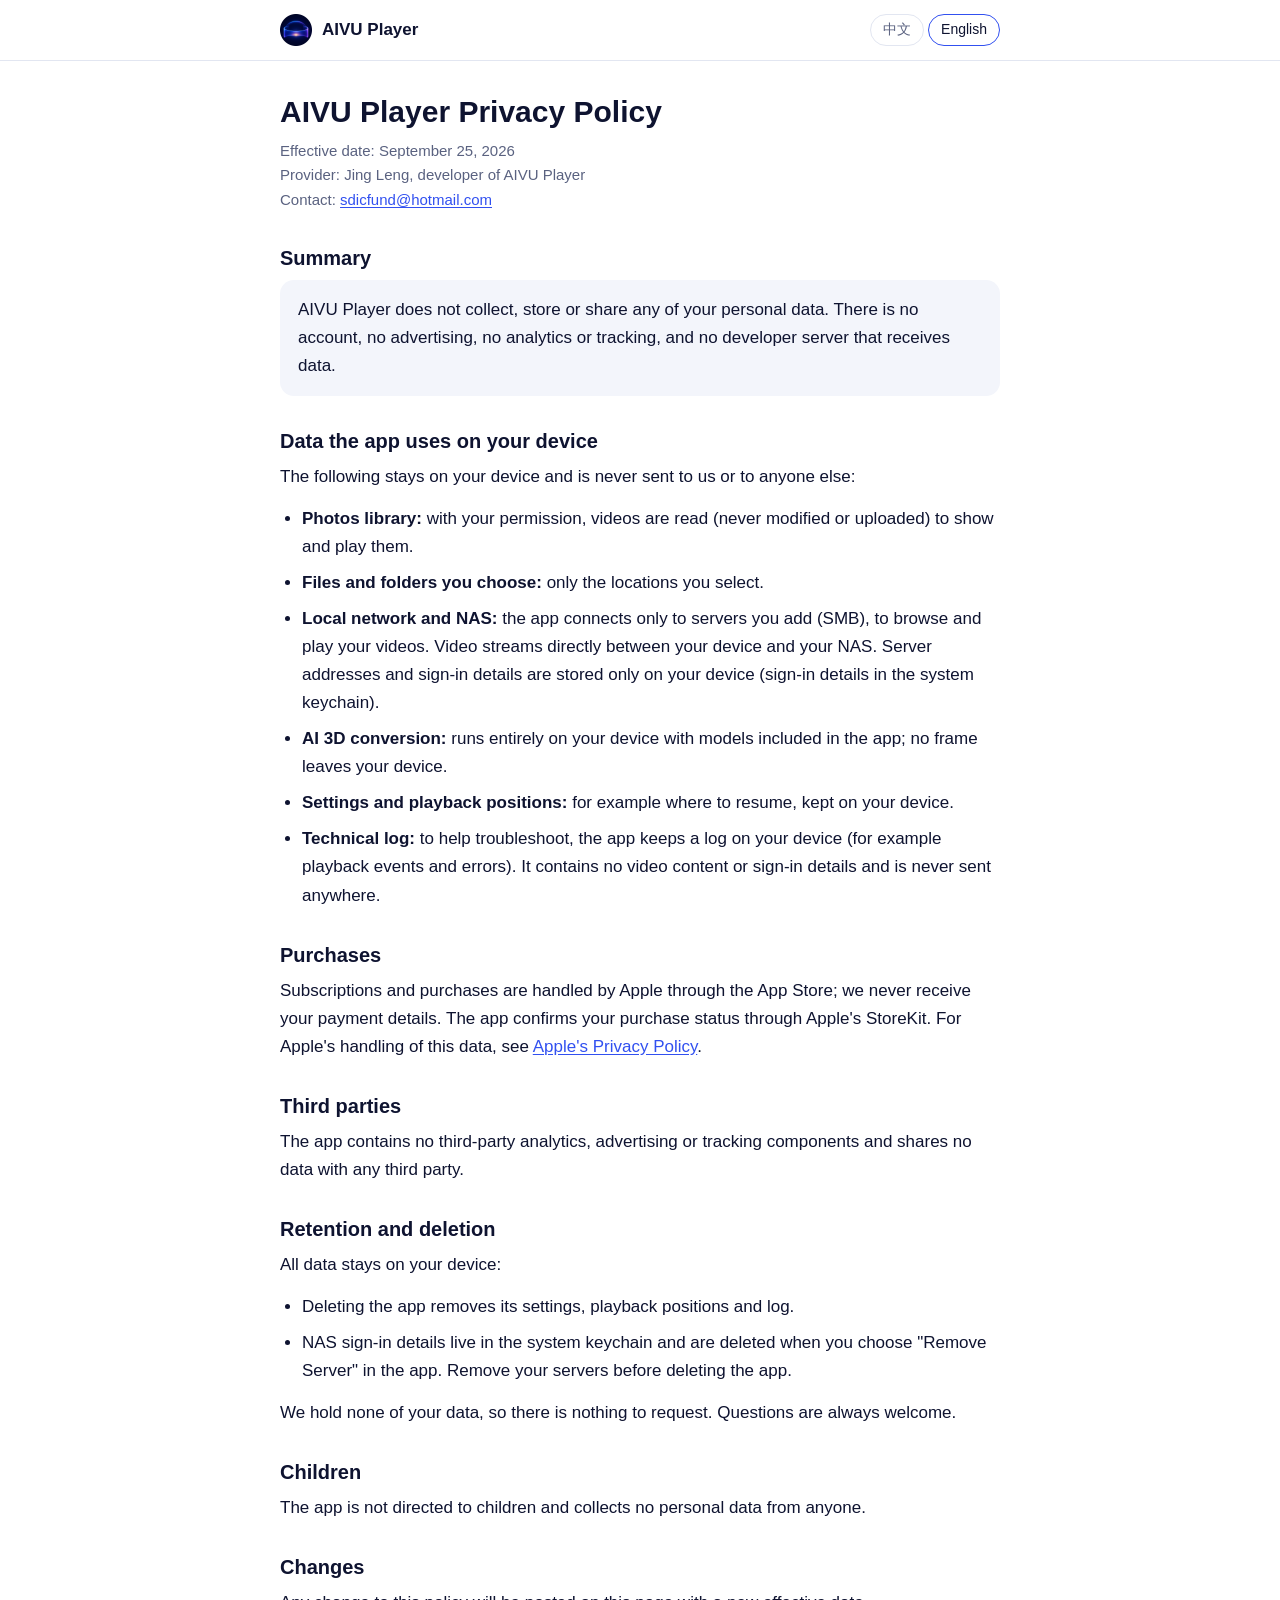
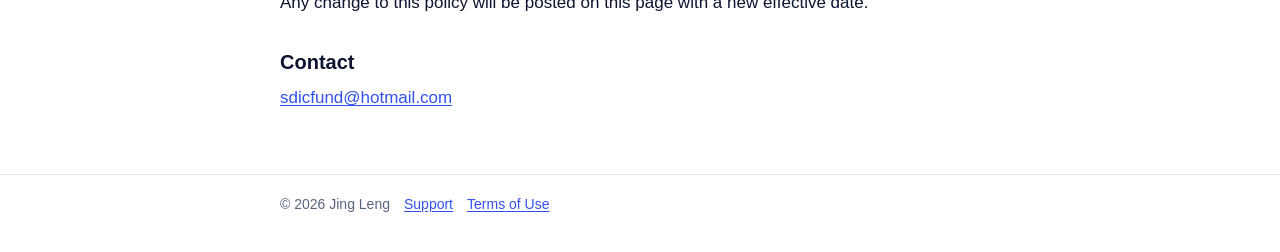
==== privacy/index.html @ 87a08cef "Hoho 3D Player website: privacy policy and support pages Static bilingual (Chinese/English) pages fo" ====
<!doctype html>
<html lang="en">
<head>
  <meta charset="utf-8">
  <meta name="viewport" content="width=device-width, initial-scale=1">
  <meta name="color-scheme" content="light dark">
  <title>Privacy Policy · 隐私政策 — AIVU Player</title>
  <meta name="description" content="AIVU Player collects no personal data. AIVU Player 不收集任何个人数据。">
  <link rel="icon" href="../favicon.png">
  <link rel="apple-touch-icon" href="../assets/apple-touch-icon.png">
  <link rel="stylesheet" href="../assets/style.css">
  <script src="../assets/lang.js"></script>
</head>
<body>
  <header class="site">
    <div class="wrap">
      <a class="brand" href="../"><img src="../assets/icon.png" alt="">AIVU Player</a>
      <div class="lang" role="group" aria-label="Language">
        <button type="button" data-set-lang="zh">中文</button>
        <button type="button" data-set-lang="en">English</button>
      </div>
    </div>
  </header>

  <main class="wrap">
    <article data-l="zh" lang="zh-Hans">
      <h1>AIVU Player 隐私政策</h1>
      <p class="meta">生效日期：2026 年 9 月 25 日<br>提供者：Jing Leng（AIVU Player 开发者）<br>联系方式：<a href="mailto:sdicfund@hotmail.com">sdicfund@hotmail.com</a></p>

      <h2>概要</h2>
      <p class="summary">AIVU Player 不收集、不存储，也不分享你的任何个人数据。App 没有账号，没有广告，没有统计或跟踪，开发者也没有接收数据的服务器。</p>

      <h2>App 在你的设备上使用的数据</h2>
      <p>以下数据只在你的设备上使用，不会发送给我们或任何第三方：</p>
      <ul>
        <li><strong>照片图库：</strong>经你授权后以只读方式读取视频，用于显示和播放，不会修改或上传。</li>
        <li><strong>你选择的文件和文件夹：</strong>只访问你主动选择的位置。</li>
        <li><strong>局域网与 NAS：</strong>只连接你自己添加的服务器（SMB），用于浏览和播放你的视频。视频直接在你的设备和 NAS 之间传输。服务器地址和登录信息只保存在本机（登录信息在系统钥匙串中）。</li>
        <li><strong>AI 3D 转换：</strong>完全在设备上运行，使用 App 自带的模型，画面不会离开你的设备。</li>
        <li><strong>设置和播放进度：</strong>例如续播位置，保存在本机。</li>
        <li><strong>技术日志：</strong>为了排查问题，App 在本机保存一份运行日志（例如播放事件和错误）。日志不包含你的视频内容或登录信息，也不会被发送出去。</li>
      </ul>

      <h2>购买</h2>
      <p>订阅和购买由 Apple 通过 App Store 处理，我们收不到你的付款信息。App 通过 Apple 的 StoreKit 确认你的购买状态。Apple 如何处理这些数据，请见 <a href="https://www.apple.com/legal/privacy/">Apple 的隐私政策</a>。</p>

      <h2>第三方</h2>
      <p>App 不包含任何第三方分析、广告或跟踪组件，也不与任何第三方分享数据。</p>

      <h2>数据保留与删除</h2>
      <p>所有数据都保存在你的设备上：</p>
      <ul>
        <li>删除 App 会移除它保存的设置、播放进度和日志。</li>
        <li>NAS 登录信息保存在系统钥匙串中，在 App 中「移除服务器」时会一并删除。如果要删除 App，建议先移除服务器。</li>
      </ul>
      <p>我们不持有你的任何数据，所以无需另行申请删除。如有疑问，欢迎联系我们。</p>

      <h2>儿童</h2>
      <p>App 不以儿童为对象，也不收集任何人的个人数据。</p>

      <h2>变更</h2>
      <p>本政策如有变更，会在本页更新，并修改生效日期。</p>

      <h2>联系我们</h2>
      <p><a href="mailto:sdicfund@hotmail.com">sdicfund@hotmail.com</a></p>
    </article>

    <article data-l="en" lang="en">
      <h1>AIVU Player Privacy Policy</h1>
      <p class="meta">Effective date: September 25, 2026<br>Provider: Jing Leng, developer of AIVU Player<br>Contact: <a href="mailto:sdicfund@hotmail.com">sdicfund@hotmail.com</a></p>

      <h2>Summary</h2>
      <p class="summary">AIVU Player does not collect, store or share any of your personal data. There is no account, no advertising, no analytics or tracking, and no developer server that receives data.</p>

      <h2>Data the app uses on your device</h2>
      <p>The following stays on your device and is never sent to us or to anyone else:</p>
      <ul>
        <li><strong>Photos library:</strong> with your permission, videos are read (never modified or uploaded) to show and play them.</li>
        <li><strong>Files and folders you choose:</strong> only the locations you select.</li>
        <li><strong>Local network and NAS:</strong> the app connects only to servers you add (SMB), to browse and play your videos. Video streams directly between your device and your NAS. Server addresses and sign-in details are stored only on your device (sign-in details in the system keychain).</li>
        <li><strong>AI 3D conversion:</strong> runs entirely on your device with models included in the app; no frame leaves your device.</li>
        <li><strong>Settings and playback positions:</strong> for example where to resume, kept on your device.</li>
        <li><strong>Technical log:</strong> to help troubleshoot, the app keeps a log on your device (for example playback events and errors). It contains no video content or sign-in details and is never sent anywhere.</li>
      </ul>

      <h2>Purchases</h2>
      <p>Subscriptions and purchases are handled by Apple through the App Store; we never receive your payment details. The app confirms your purchase status through Apple's StoreKit. For Apple's handling of this data, see <a href="https://www.apple.com/legal/privacy/">Apple's Privacy Policy</a>.</p>

      <h2>Third parties</h2>
      <p>The app contains no third-party analytics, advertising or tracking components and shares no data with any third party.</p>

      <h2>Retention and deletion</h2>
      <p>All data stays on your device:</p>
      <ul>
        <li>Deleting the app removes its settings, playback positions and log.</li>
        <li>NAS sign-in details live in the system keychain and are deleted when you choose "Remove Server" in the app. Remove your servers before deleting the app.</li>
      </ul>
      <p>We hold none of your data, so there is nothing to request. Questions are always welcome.</p>

      <h2>Children</h2>
      <p>The app is not directed to children and collects no personal data from anyone.</p>

      <h2>Changes</h2>
      <p>Any change to this policy will be posted on this page with a new effective date.</p>

      <h2>Contact</h2>
      <p><a href="mailto:sdicfund@hotmail.com">sdicfund@hotmail.com</a></p>
    </article>
  </main>

  <footer class="site">
    <div class="wrap">
      <span>© 2026 Jing Leng</span>
      <a href="../support/"><span data-l="zh">支持</span><span data-l="en">Support</span></a>
      <a href="https://www.apple.com/legal/internet-services/itunes/dev/stdeula/"><span data-l="zh">使用条款</span><span data-l="en">Terms of Use</span></a>
    </div>
  </footer>
</body>
</html>
---- assets/style.css ----
/* AIVU Player site: privacy policy and support. Colours follow the app icon (navy, electric blue). */
:root {
  --bg: #ffffff;
  --surface: #f3f5fb;
  --text: #0e1330;
  --muted: #5a6280;
  --accent: #3150f0;
  --line: #e2e6f1;
  color-scheme: light dark;
}
@media (prefers-color-scheme: dark) {
  :root {
    --bg: #070b1f;
    --surface: #10163a;
    --text: #e9ecf8;
    --muted: #9ba4c6;
    --accent: #88a2ff;
    --line: #1f2852;
  }
}

* { box-sizing: border-box; }
html { -webkit-text-size-adjust: 100%; }
body {
  margin: 0;
  background: var(--bg);
  color: var(--text);
  font: 17px/1.65 -apple-system, BlinkMacSystemFont, "SF Pro Text", "PingFang SC", "Hiragino Sans GB",
    "Helvetica Neue", Arial, sans-serif;
}
a { color: var(--accent); text-underline-offset: 2px; }
.wrap { max-width: 760px; margin: 0 auto; padding: 0 20px; }

header.site { border-bottom: 1px solid var(--line); }
header.site .wrap {
  display: flex; align-items: center; justify-content: space-between; gap: 12px;
  padding-top: 14px; padding-bottom: 14px;
}
.brand { display: flex; align-items: center; gap: 10px; color: var(--text); text-decoration: none; font-weight: 600; }
.brand img { width: 32px; height: 32px; }

.lang { display: flex; gap: 4px; }
.lang button {
  font: inherit; font-size: 14px; color: var(--muted); background: transparent;
  border: 1px solid var(--line); border-radius: 999px; padding: 3px 12px; cursor: pointer;
}
.lang button[aria-pressed="true"] { color: var(--text); border-color: var(--accent); }

main.wrap { padding-top: 32px; padding-bottom: 48px; }
h1 { font-size: 30px; line-height: 1.25; margin: 0 0 8px; }
h2 { font-size: 20px; line-height: 1.35; margin: 32px 0 8px; }
p { margin: 0 0 14px; }
ul { margin: 0 0 14px; padding-left: 22px; }
li { margin-bottom: 8px; }
.meta { color: var(--muted); font-size: 15px; margin-bottom: 24px; }
.summary { background: var(--surface); border-radius: 14px; padding: 16px 18px; }
.faq dt { font-weight: 600; margin-top: 20px; }
.faq dd { margin: 6px 0 0; }

.hero { text-align: center; padding: 40px 0 16px; }
.hero img { width: 144px; height: 144px; }
.hero h1 { font-size: 36px; margin-top: 16px; }
.hero .tagline { font-size: 21px; margin: 8px 0 6px; }
.hero .sub { color: var(--muted); }
.links { display: flex; justify-content: center; gap: 18px; flex-wrap: wrap; margin-top: 20px; }

footer.site { border-top: 1px solid var(--line); color: var(--muted); font-size: 14px; }
footer.site .wrap { padding-top: 18px; padding-bottom: 36px; display: flex; gap: 14px; flex-wrap: wrap; }

/* With JavaScript the page shows one language (browser default, switchable); without it, both. */
html[data-lang="zh"] [data-l="en"],
html[data-lang="en"] [data-l="zh"] { display: none; }
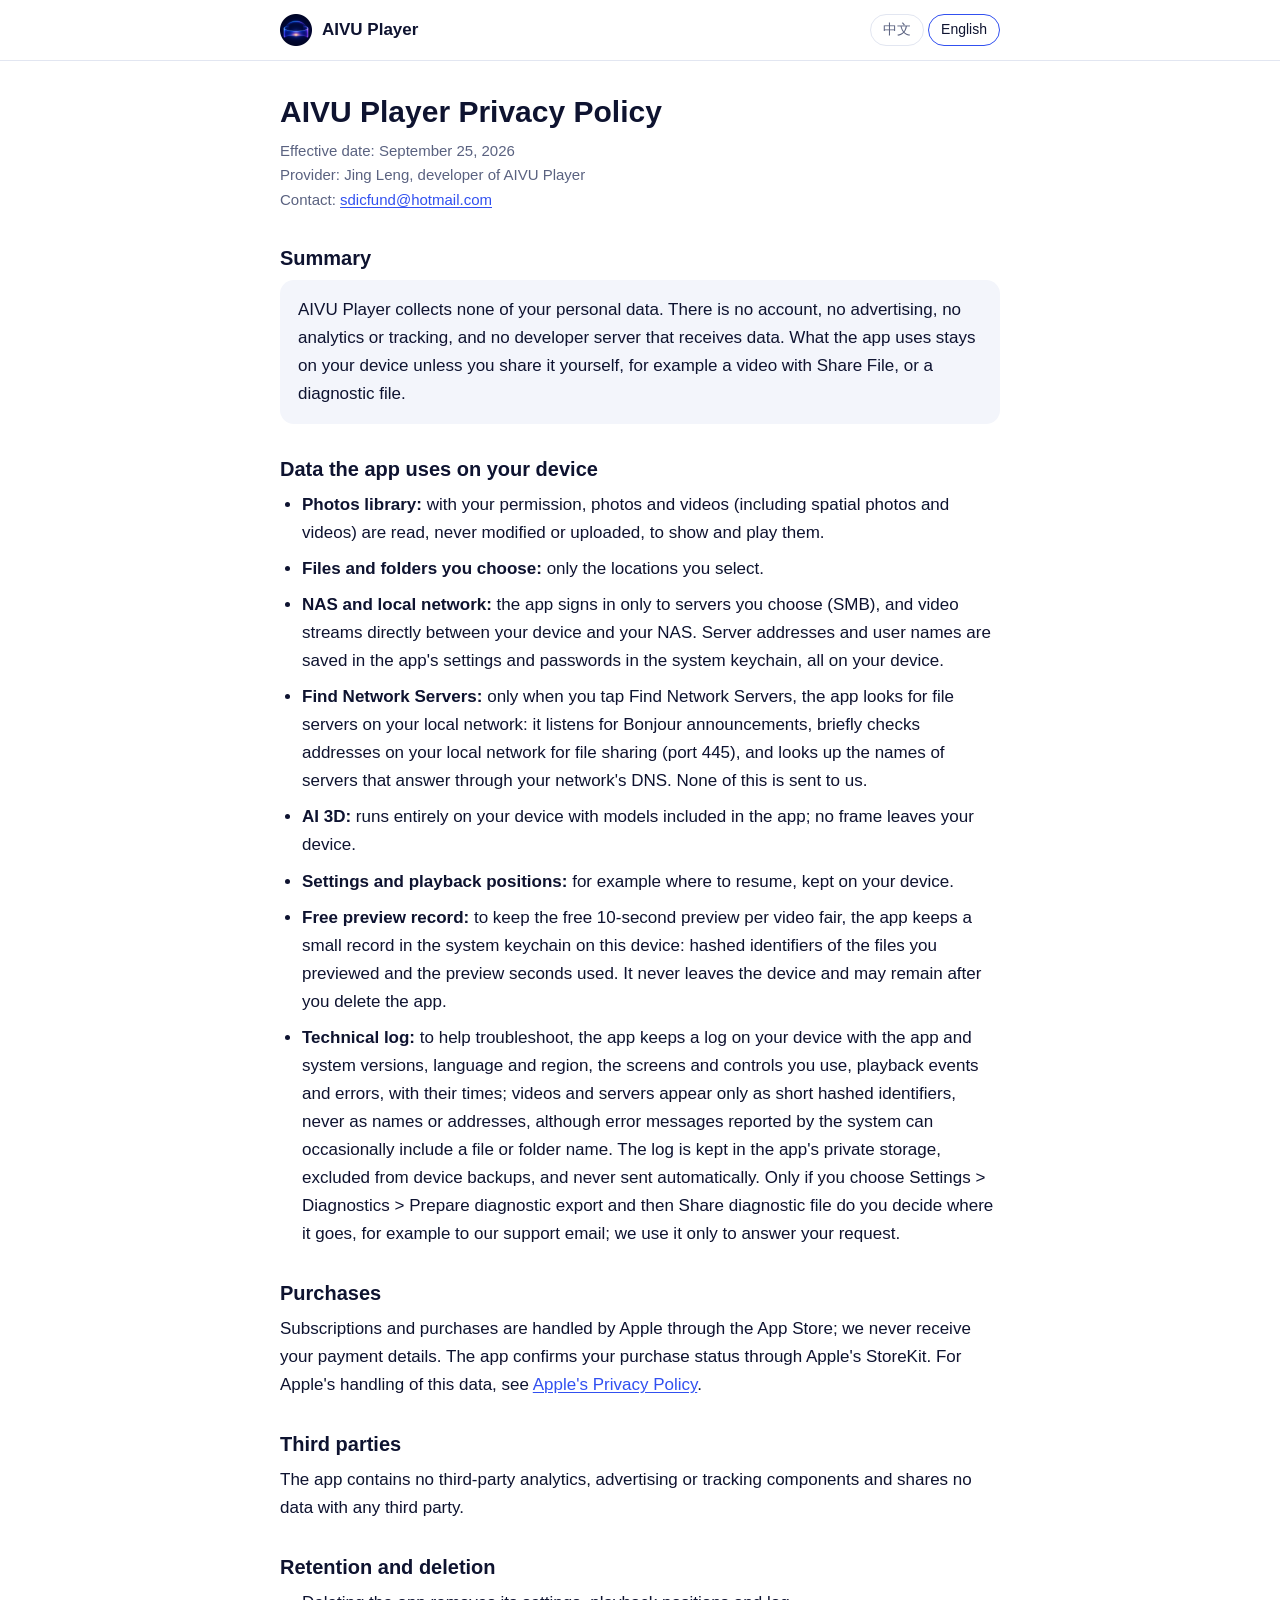
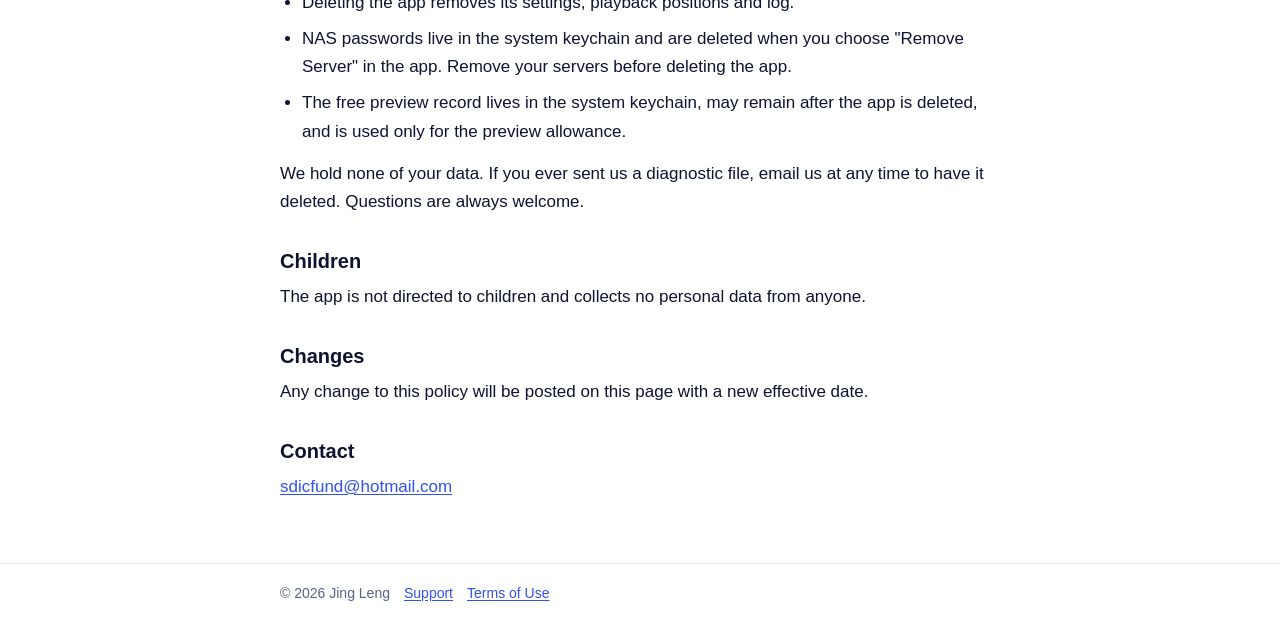
==== commit b37a58c2: "Privacy policy and support FAQ match Build 159 - Policy: network server search (Bonjour, port 445, n" ====
--- a/privacy/index.html
+++ b/privacy/index.html
@@ -28,17 +28,18 @@
       <p class="meta">生效日期：2026 年 9 月 25 日<br>提供者：Jing Leng（AIVU Player 开发者）<br>联系方式：<a href="mailto:sdicfund@hotmail.com">sdicfund@hotmail.com</a></p>
 
       <h2>概要</h2>
-      <p class="summary">AIVU Player 不收集、不存储，也不分享你的任何个人数据。App 没有账号，没有广告，没有统计或跟踪，开发者也没有接收数据的服务器。</p>
+      <p class="summary">AIVU Player 不收集你的任何个人数据。App 没有账号，没有广告，没有统计或跟踪，开发者也没有接收数据的服务器。App 使用的数据都留在你的设备上，除非你自己主动分享，例如用「共享文件」分享一个视频，或分享诊断文件。</p>
 
       <h2>App 在你的设备上使用的数据</h2>
-      <p>以下数据只在你的设备上使用，不会发送给我们或任何第三方：</p>
       <ul>
-        <li><strong>照片图库：</strong>经你授权后以只读方式读取视频，用于显示和播放，不会修改或上传。</li>
+        <li><strong>照片图库：</strong>经你授权后以只读方式读取照片和视频（包括空间照片和空间视频），用于显示和播放，不会修改或上传。</li>
         <li><strong>你选择的文件和文件夹：</strong>只访问你主动选择的位置。</li>
-        <li><strong>局域网与 NAS：</strong>只连接你自己添加的服务器（SMB），用于浏览和播放你的视频。视频直接在你的设备和 NAS 之间传输。服务器地址和登录信息只保存在本机（登录信息在系统钥匙串中）。</li>
-        <li><strong>AI 3D 转换：</strong>完全在设备上运行，使用 App 自带的模型，画面不会离开你的设备。</li>
+        <li><strong>NAS 与局域网：</strong>App 只登录你选择的服务器（SMB），并直接在你的设备和 NAS 之间传输视频。服务器地址和用户名保存在 App 的设置中，密码保存在系统钥匙串中，都只在本机。</li>
+        <li><strong>查找网络服务器：</strong>只有在你点「查找网络服务器」时，App 才会在局域网里寻找文件服务器：接收 Bonjour 广播，短暂检查局域网内的地址是否提供文件共享（445 端口），并通过你网络的 DNS 查询有回应的服务器的名称。这些信息都不会发送给我们。</li>
+        <li><strong>AI 3D：</strong>完全在设备上运行，使用 App 自带的模型，画面不会离开你的设备。</li>
         <li><strong>设置和播放进度：</strong>例如续播位置，保存在本机。</li>
-        <li><strong>技术日志：</strong>为了排查问题，App 在本机保存一份运行日志（例如播放事件和错误）。日志不包含你的视频内容或登录信息，也不会被发送出去。</li>
+        <li><strong>免费试看记录：</strong>为了保证每个视频 10 秒免费试看的公平，App 会在本机的系统钥匙串中保存一份很小的记录：试看过的文件的哈希标识和已用的试看秒数。它不会离开设备，删除 App 后可能仍会保留。</li>
+        <li><strong>技术日志：</strong>为了排查问题，App 在本机保存一份运行日志，记录 App 和系统版本、语言和地区、你使用的界面和按钮、播放事件和错误，以及它们发生的时间；视频和服务器只以简短的哈希标识出现，不记录名称或地址，但系统报告的错误信息偶尔可能包含文件或文件夹名称。日志保存在 App 的私有存储中，不参与设备备份，也不会自动发送。只有当你在「设置 &gt; 诊断」中点「准备导出诊断文件」，再点「分享诊断文件」时，由你决定发给谁，例如发到我们的支持邮箱；我们只用它来处理你的问题。</li>
       </ul>
 
       <h2>购买</h2>
@@ -48,12 +49,12 @@
       <p>App 不包含任何第三方分析、广告或跟踪组件，也不与任何第三方分享数据。</p>
 
       <h2>数据保留与删除</h2>
-      <p>所有数据都保存在你的设备上：</p>
       <ul>
         <li>删除 App 会移除它保存的设置、播放进度和日志。</li>
-        <li>NAS 登录信息保存在系统钥匙串中，在 App 中「移除服务器」时会一并删除。如果要删除 App，建议先移除服务器。</li>
+        <li>NAS 密码保存在系统钥匙串中，在 App 中「移除服务器」时会一并删除。如果要删除 App，建议先移除服务器。</li>
+        <li>免费试看记录保存在系统钥匙串中，删除 App 后可能仍会保留，只用于试看额度。</li>
       </ul>
-      <p>我们不持有你的任何数据，所以无需另行申请删除。如有疑问，欢迎联系我们。</p>
+      <p>我们不持有你的任何数据。如果你曾把诊断文件发给我们，可以随时发邮件要求删除。如有疑问，欢迎联系我们。</p>
 
       <h2>儿童</h2>
       <p>App 不以儿童为对象，也不收集任何人的个人数据。</p>
@@ -70,17 +71,18 @@
       <p class="meta">Effective date: September 25, 2026<br>Provider: Jing Leng, developer of AIVU Player<br>Contact: <a href="mailto:sdicfund@hotmail.com">sdicfund@hotmail.com</a></p>
 
       <h2>Summary</h2>
-      <p class="summary">AIVU Player does not collect, store or share any of your personal data. There is no account, no advertising, no analytics or tracking, and no developer server that receives data.</p>
+      <p class="summary">AIVU Player collects none of your personal data. There is no account, no advertising, no analytics or tracking, and no developer server that receives data. What the app uses stays on your device unless you share it yourself, for example a video with Share File, or a diagnostic file.</p>
 
       <h2>Data the app uses on your device</h2>
-      <p>The following stays on your device and is never sent to us or to anyone else:</p>
       <ul>
-        <li><strong>Photos library:</strong> with your permission, videos are read (never modified or uploaded) to show and play them.</li>
+        <li><strong>Photos library:</strong> with your permission, photos and videos (including spatial photos and videos) are read, never modified or uploaded, to show and play them.</li>
         <li><strong>Files and folders you choose:</strong> only the locations you select.</li>
-        <li><strong>Local network and NAS:</strong> the app connects only to servers you add (SMB), to browse and play your videos. Video streams directly between your device and your NAS. Server addresses and sign-in details are stored only on your device (sign-in details in the system keychain).</li>
-        <li><strong>AI 3D conversion:</strong> runs entirely on your device with models included in the app; no frame leaves your device.</li>
+        <li><strong>NAS and local network:</strong> the app signs in only to servers you choose (SMB), and video streams directly between your device and your NAS. Server addresses and user names are saved in the app's settings and passwords in the system keychain, all on your device.</li>
+        <li><strong>Find Network Servers:</strong> only when you tap Find Network Servers, the app looks for file servers on your local network: it listens for Bonjour announcements, briefly checks addresses on your local network for file sharing (port 445), and looks up the names of servers that answer through your network's DNS. None of this is sent to us.</li>
+        <li><strong>AI 3D:</strong> runs entirely on your device with models included in the app; no frame leaves your device.</li>
         <li><strong>Settings and playback positions:</strong> for example where to resume, kept on your device.</li>
-        <li><strong>Technical log:</strong> to help troubleshoot, the app keeps a log on your device (for example playback events and errors). It contains no video content or sign-in details and is never sent anywhere.</li>
+        <li><strong>Free preview record:</strong> to keep the free 10-second preview per video fair, the app keeps a small record in the system keychain on this device: hashed identifiers of the files you previewed and the preview seconds used. It never leaves the device and may remain after you delete the app.</li>
+        <li><strong>Technical log:</strong> to help troubleshoot, the app keeps a log on your device with the app and system versions, language and region, the screens and controls you use, playback events and errors, with their times; videos and servers appear only as short hashed identifiers, never as names or addresses, although error messages reported by the system can occasionally include a file or folder name. The log is kept in the app's private storage, excluded from device backups, and never sent automatically. Only if you choose Settings &gt; Diagnostics &gt; Prepare diagnostic export and then Share diagnostic file do you decide where it goes, for example to our support email; we use it only to answer your request.</li>
       </ul>
 
       <h2>Purchases</h2>
@@ -90,12 +92,12 @@
       <p>The app contains no third-party analytics, advertising or tracking components and shares no data with any third party.</p>
 
       <h2>Retention and deletion</h2>
-      <p>All data stays on your device:</p>
       <ul>
         <li>Deleting the app removes its settings, playback positions and log.</li>
-        <li>NAS sign-in details live in the system keychain and are deleted when you choose "Remove Server" in the app. Remove your servers before deleting the app.</li>
+        <li>NAS passwords live in the system keychain and are deleted when you choose "Remove Server" in the app. Remove your servers before deleting the app.</li>
+        <li>The free preview record lives in the system keychain, may remain after the app is deleted, and is used only for the preview allowance.</li>
       </ul>
-      <p>We hold none of your data, so there is nothing to request. Questions are always welcome.</p>
+      <p>We hold none of your data. If you ever sent us a diagnostic file, email us at any time to have it deleted. Questions are always welcome.</p>
 
       <h2>Children</h2>
       <p>The app is not directed to children and collects no personal data from anyone.</p>
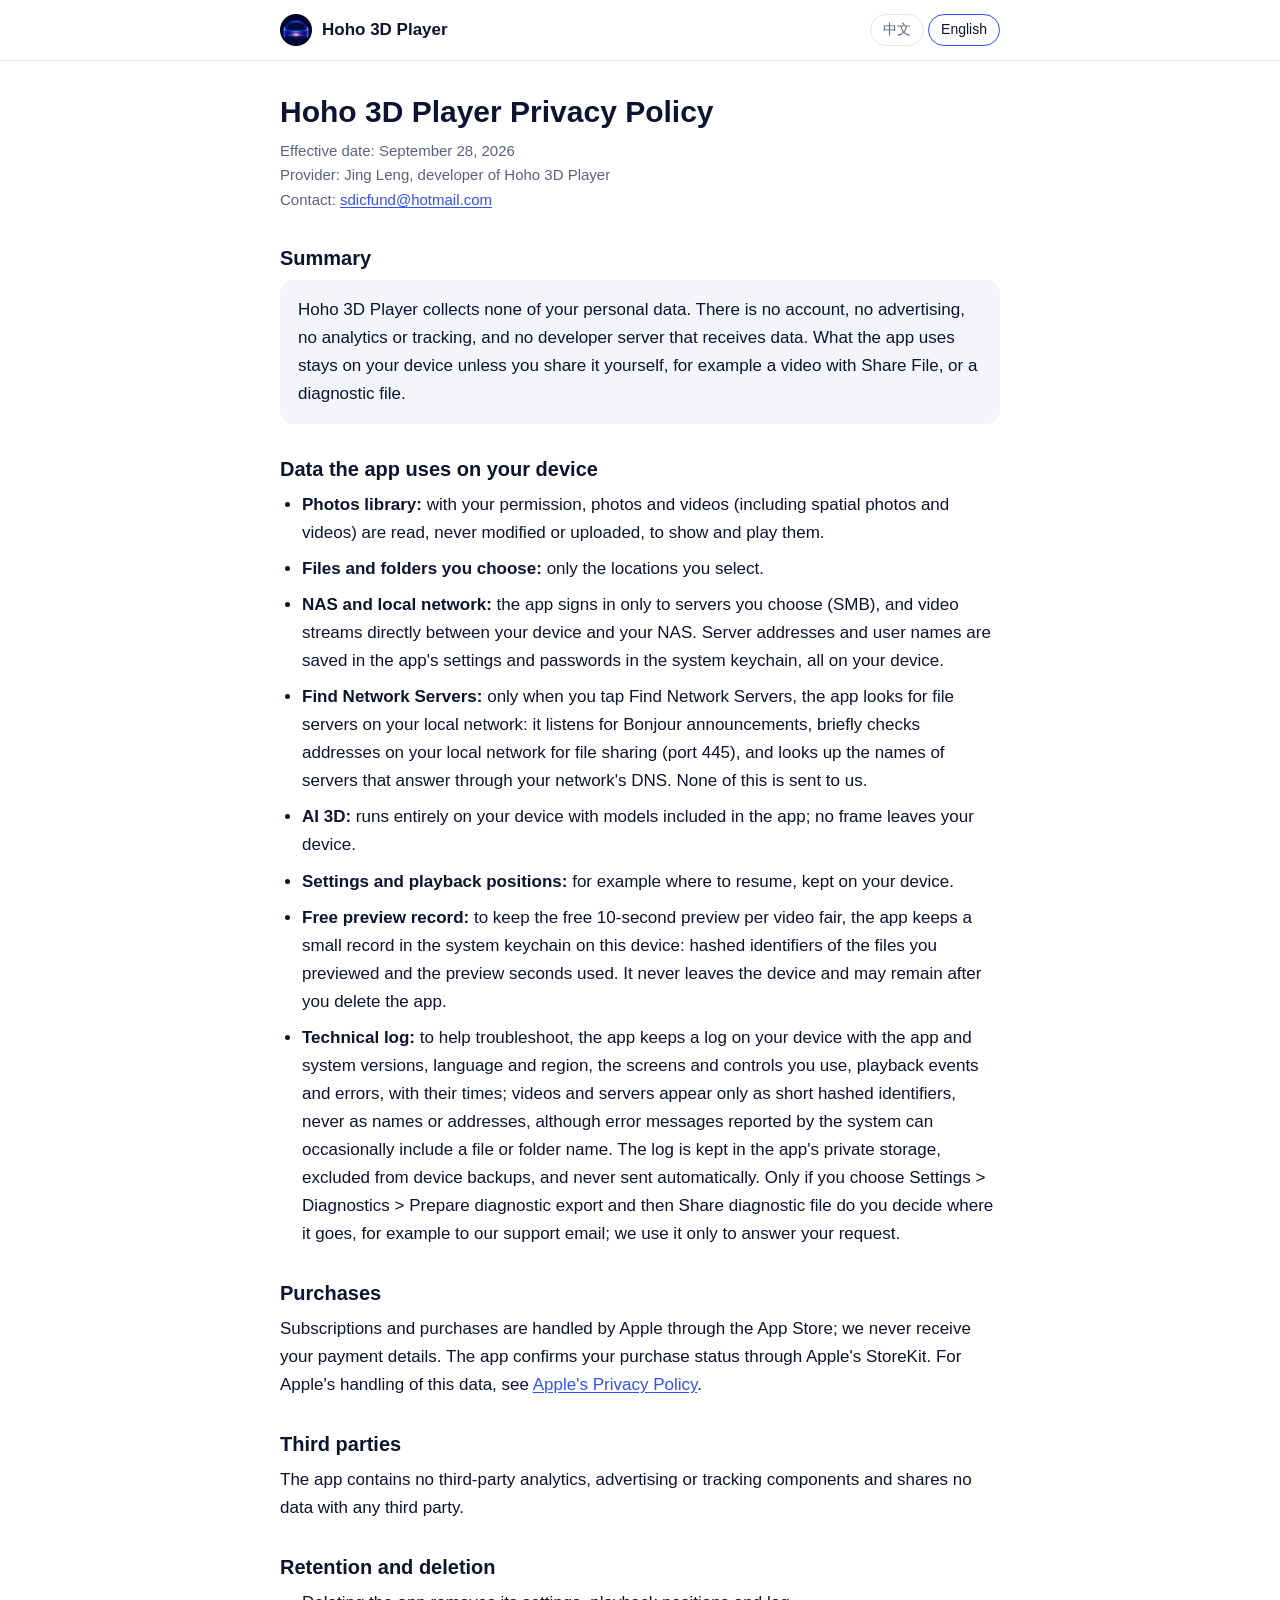
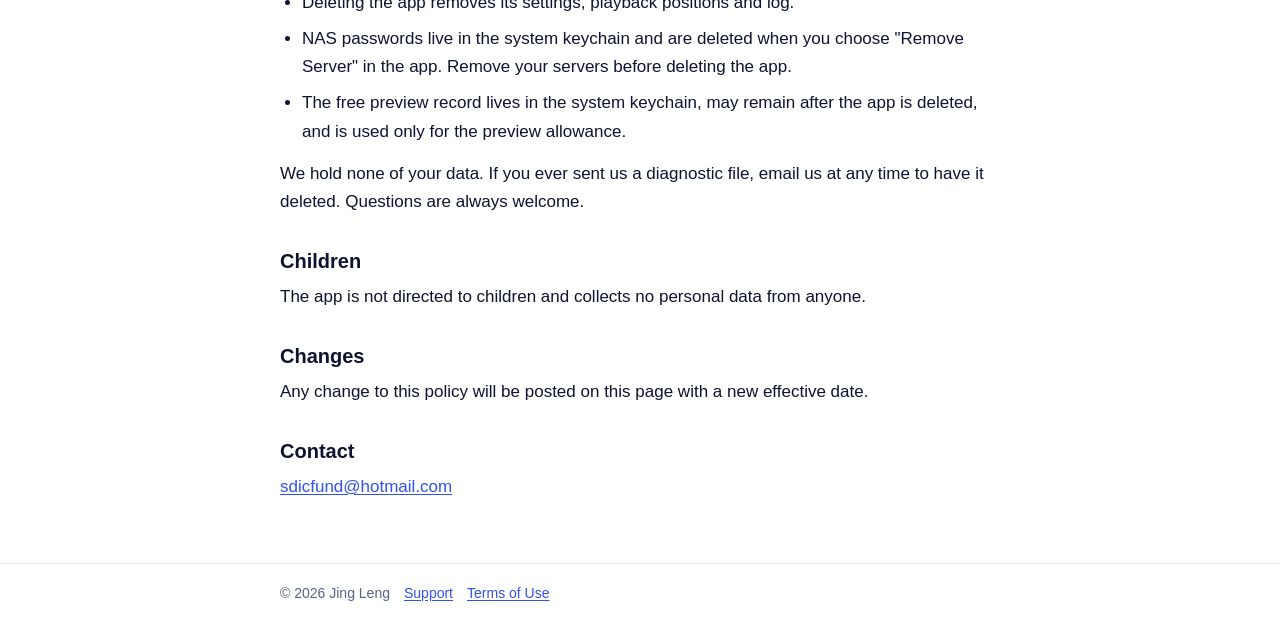
==== commit 1e369f13: "Rename the app to Hoho 3D Player - Every page title, heading and description: Hoho 3D Player becomes" ====
--- a/privacy/index.html
+++ b/privacy/index.html
@@ -4,8 +4,8 @@
   <meta charset="utf-8">
   <meta name="viewport" content="width=device-width, initial-scale=1">
   <meta name="color-scheme" content="light dark">
-  <title>Privacy Policy · 隐私政策 — AIVU Player</title>
-  <meta name="description" content="AIVU Player collects no personal data. AIVU Player 不收集任何个人数据。">
+  <title>Privacy Policy · 隐私政策 — Hoho 3D Player</title>
+  <meta name="description" content="Hoho 3D Player collects no personal data. Hoho 3D 播放器不收集任何个人数据。">
   <link rel="icon" href="../favicon.png">
   <link rel="apple-touch-icon" href="../assets/apple-touch-icon.png">
   <link rel="stylesheet" href="../assets/style.css">
@@ -14,7 +14,7 @@
 <body>
   <header class="site">
     <div class="wrap">
-      <a class="brand" href="../"><img src="../assets/icon.png" alt="">AIVU Player</a>
+      <a class="brand" href="../"><img src="../assets/icon.png" alt="">Hoho 3D Player</a>
       <div class="lang" role="group" aria-label="Language">
         <button type="button" data-set-lang="zh">中文</button>
         <button type="button" data-set-lang="en">English</button>
@@ -24,11 +24,11 @@
 
   <main class="wrap">
     <article data-l="zh" lang="zh-Hans">
-      <h1>AIVU Player 隐私政策</h1>
-      <p class="meta">生效日期：2026 年 9 月 25 日<br>提供者：Jing Leng（AIVU Player 开发者）<br>联系方式：<a href="mailto:sdicfund@hotmail.com">sdicfund@hotmail.com</a></p>
+      <h1>Hoho 3D 播放器隐私政策</h1>
+      <p class="meta">生效日期：2026 年 9 月 28 日<br>提供者：Jing Leng（Hoho 3D 播放器开发者）<br>联系方式：<a href="mailto:sdicfund@hotmail.com">sdicfund@hotmail.com</a></p>
 
       <h2>概要</h2>
-      <p class="summary">AIVU Player 不收集你的任何个人数据。App 没有账号，没有广告，没有统计或跟踪，开发者也没有接收数据的服务器。App 使用的数据都留在你的设备上，除非你自己主动分享，例如用「共享文件」分享一个视频，或分享诊断文件。</p>
+      <p class="summary">Hoho 3D 播放器不收集你的任何个人数据。App 没有账号，没有广告，没有统计或跟踪，开发者也没有接收数据的服务器。App 使用的数据都留在你的设备上，除非你自己主动分享，例如用「共享文件」分享一个视频，或分享诊断文件。</p>
 
       <h2>App 在你的设备上使用的数据</h2>
       <ul>
@@ -67,11 +67,11 @@
     </article>
 
     <article data-l="en" lang="en">
-      <h1>AIVU Player Privacy Policy</h1>
-      <p class="meta">Effective date: September 25, 2026<br>Provider: Jing Leng, developer of AIVU Player<br>Contact: <a href="mailto:sdicfund@hotmail.com">sdicfund@hotmail.com</a></p>
+      <h1>Hoho 3D Player Privacy Policy</h1>
+      <p class="meta">Effective date: September 28, 2026<br>Provider: Jing Leng, developer of Hoho 3D Player<br>Contact: <a href="mailto:sdicfund@hotmail.com">sdicfund@hotmail.com</a></p>
 
       <h2>Summary</h2>
-      <p class="summary">AIVU Player collects none of your personal data. There is no account, no advertising, no analytics or tracking, and no developer server that receives data. What the app uses stays on your device unless you share it yourself, for example a video with Share File, or a diagnostic file.</p>
+      <p class="summary">Hoho 3D Player collects none of your personal data. There is no account, no advertising, no analytics or tracking, and no developer server that receives data. What the app uses stays on your device unless you share it yourself, for example a video with Share File, or a diagnostic file.</p>
 
       <h2>Data the app uses on your device</h2>
       <ul>
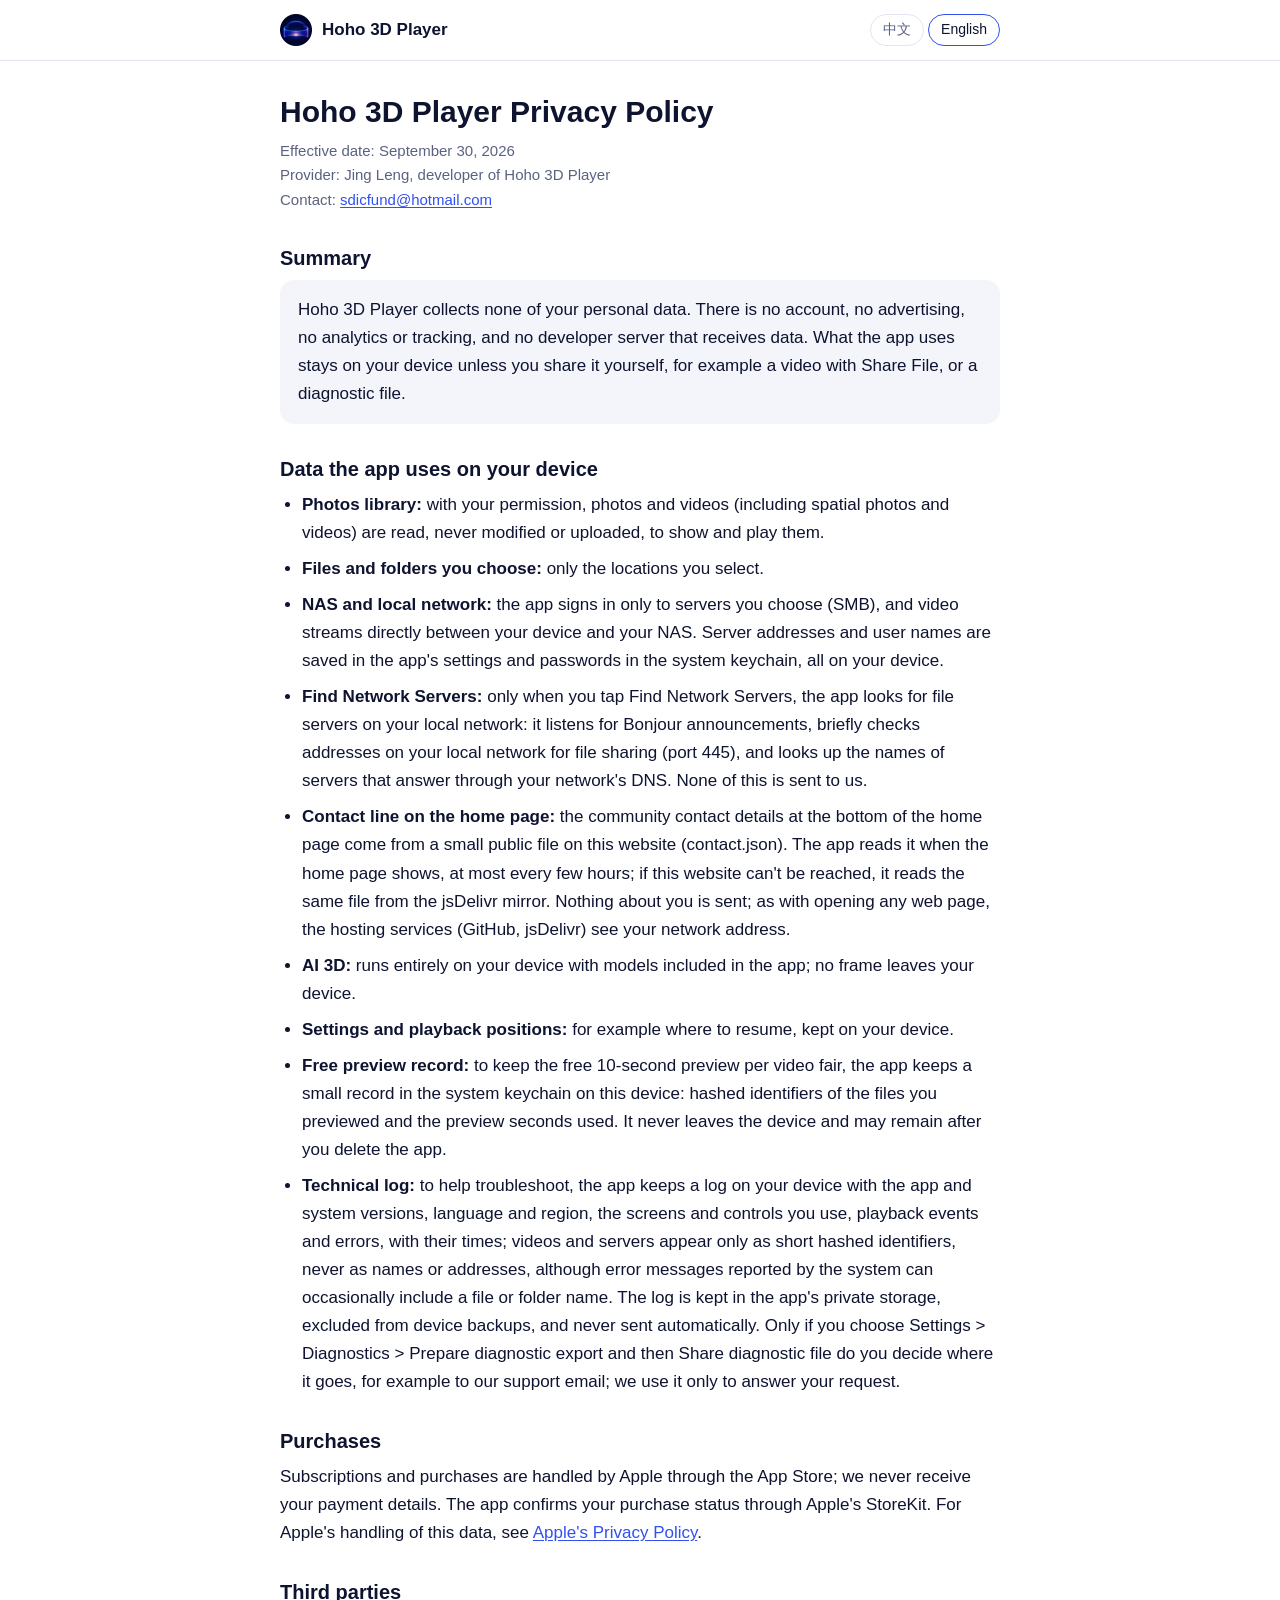
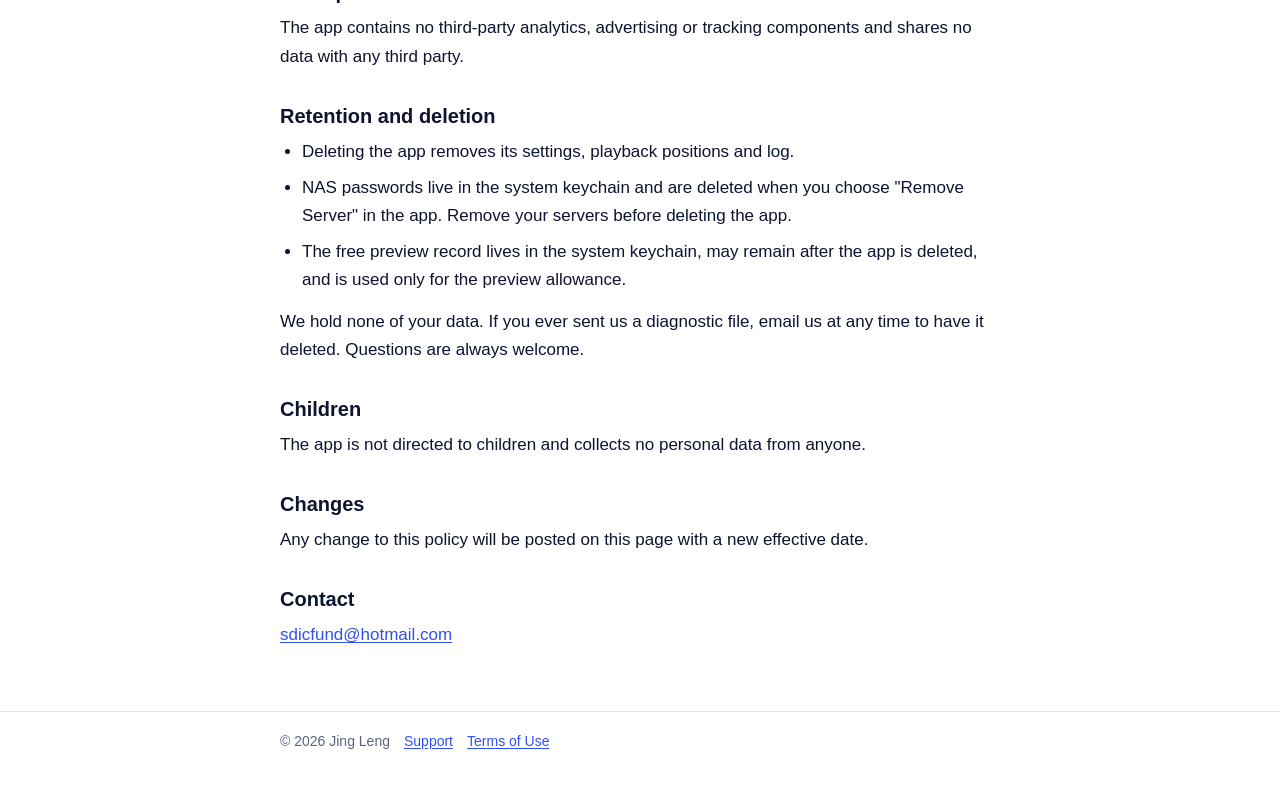
==== commit 5f7ae76a: "Contact line for the app's home page; privacy policy says where it comes from - contact.json: one li" ====
--- a/privacy/index.html
+++ b/privacy/index.html
@@ -25,7 +25,7 @@
   <main class="wrap">
     <article data-l="zh" lang="zh-Hans">
       <h1>Hoho 3D 播放器隐私政策</h1>
-      <p class="meta">生效日期：2026 年 9 月 28 日<br>提供者：Jing Leng（Hoho 3D 播放器开发者）<br>联系方式：<a href="mailto:sdicfund@hotmail.com">sdicfund@hotmail.com</a></p>
+      <p class="meta">生效日期：2026 年 9 月 30 日<br>提供者：Jing Leng（Hoho 3D 播放器开发者）<br>联系方式：<a href="mailto:sdicfund@hotmail.com">sdicfund@hotmail.com</a></p>
 
       <h2>概要</h2>
       <p class="summary">Hoho 3D 播放器不收集你的任何个人数据。App 没有账号，没有广告，没有统计或跟踪，开发者也没有接收数据的服务器。App 使用的数据都留在你的设备上，除非你自己主动分享，例如用「共享文件」分享一个视频，或分享诊断文件。</p>
@@ -36,6 +36,7 @@
         <li><strong>你选择的文件和文件夹：</strong>只访问你主动选择的位置。</li>
         <li><strong>NAS 与局域网：</strong>App 只登录你选择的服务器（SMB），并直接在你的设备和 NAS 之间传输视频。服务器地址和用户名保存在 App 的设置中，密码保存在系统钥匙串中，都只在本机。</li>
         <li><strong>查找网络服务器：</strong>只有在你点「查找网络服务器」时，App 才会在局域网里寻找文件服务器：接收 Bonjour 广播，短暂检查局域网内的地址是否提供文件共享（445 端口），并通过你网络的 DNS 查询有回应的服务器的名称。这些信息都不会发送给我们。</li>
+        <li><strong>首页的联系方式：</strong>首页底部的交流群联系方式来自本网站上的一个公开小文件（contact.json）。App 在显示首页时读取它，每隔几小时最多一次；本网站打不开时，改从 jsDelivr 镜像读取同一个文件。读取时不会发送任何关于你的信息；和打开任何网页一样，托管网站的服务商（GitHub、jsDelivr）会看到你的网络地址。</li>
         <li><strong>AI 3D：</strong>完全在设备上运行，使用 App 自带的模型，画面不会离开你的设备。</li>
         <li><strong>设置和播放进度：</strong>例如续播位置，保存在本机。</li>
         <li><strong>免费试看记录：</strong>为了保证每个视频 10 秒免费试看的公平，App 会在本机的系统钥匙串中保存一份很小的记录：试看过的文件的哈希标识和已用的试看秒数。它不会离开设备，删除 App 后可能仍会保留。</li>
@@ -68,7 +69,7 @@
 
     <article data-l="en" lang="en">
       <h1>Hoho 3D Player Privacy Policy</h1>
-      <p class="meta">Effective date: September 28, 2026<br>Provider: Jing Leng, developer of Hoho 3D Player<br>Contact: <a href="mailto:sdicfund@hotmail.com">sdicfund@hotmail.com</a></p>
+      <p class="meta">Effective date: September 30, 2026<br>Provider: Jing Leng, developer of Hoho 3D Player<br>Contact: <a href="mailto:sdicfund@hotmail.com">sdicfund@hotmail.com</a></p>
 
       <h2>Summary</h2>
       <p class="summary">Hoho 3D Player collects none of your personal data. There is no account, no advertising, no analytics or tracking, and no developer server that receives data. What the app uses stays on your device unless you share it yourself, for example a video with Share File, or a diagnostic file.</p>
@@ -79,6 +80,7 @@
         <li><strong>Files and folders you choose:</strong> only the locations you select.</li>
         <li><strong>NAS and local network:</strong> the app signs in only to servers you choose (SMB), and video streams directly between your device and your NAS. Server addresses and user names are saved in the app's settings and passwords in the system keychain, all on your device.</li>
         <li><strong>Find Network Servers:</strong> only when you tap Find Network Servers, the app looks for file servers on your local network: it listens for Bonjour announcements, briefly checks addresses on your local network for file sharing (port 445), and looks up the names of servers that answer through your network's DNS. None of this is sent to us.</li>
+        <li><strong>Contact line on the home page:</strong> the community contact details at the bottom of the home page come from a small public file on this website (contact.json). The app reads it when the home page shows, at most every few hours; if this website can't be reached, it reads the same file from the jsDelivr mirror. Nothing about you is sent; as with opening any web page, the hosting services (GitHub, jsDelivr) see your network address.</li>
         <li><strong>AI 3D:</strong> runs entirely on your device with models included in the app; no frame leaves your device.</li>
         <li><strong>Settings and playback positions:</strong> for example where to resume, kept on your device.</li>
         <li><strong>Free preview record:</strong> to keep the free 10-second preview per video fair, the app keeps a small record in the system keychain on this device: hashed identifiers of the files you previewed and the preview seconds used. It never leaves the device and may remain after you delete the app.</li>
--- a/assets/style.css
+++ b/assets/style.css
@@ -1,4 +1,4 @@
-/* AIVU Player site: privacy policy and support. Colours follow the app icon (navy, electric blue). */
+/* Hoho 3D Player site: privacy policy and support. Colours follow the app icon (navy, electric blue). */
 :root {
   --bg: #ffffff;
   --surface: #f3f5fb;
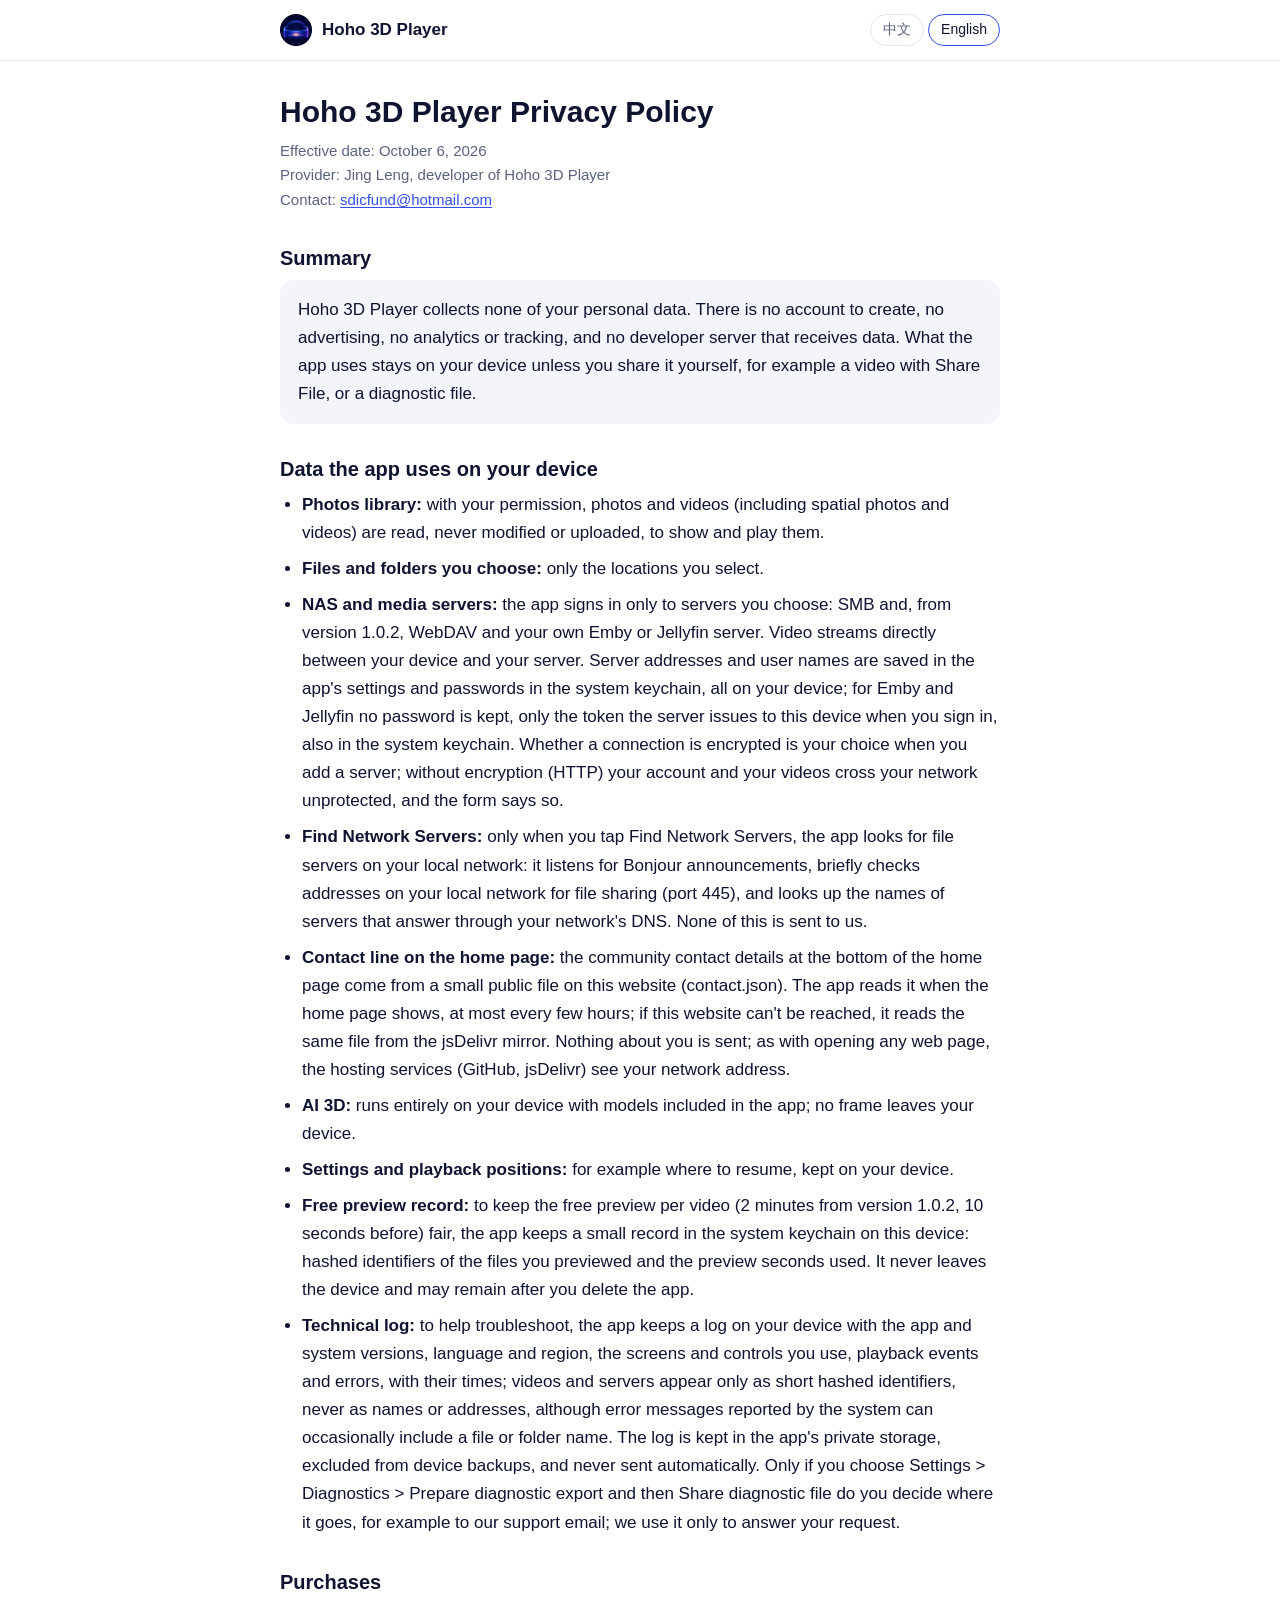
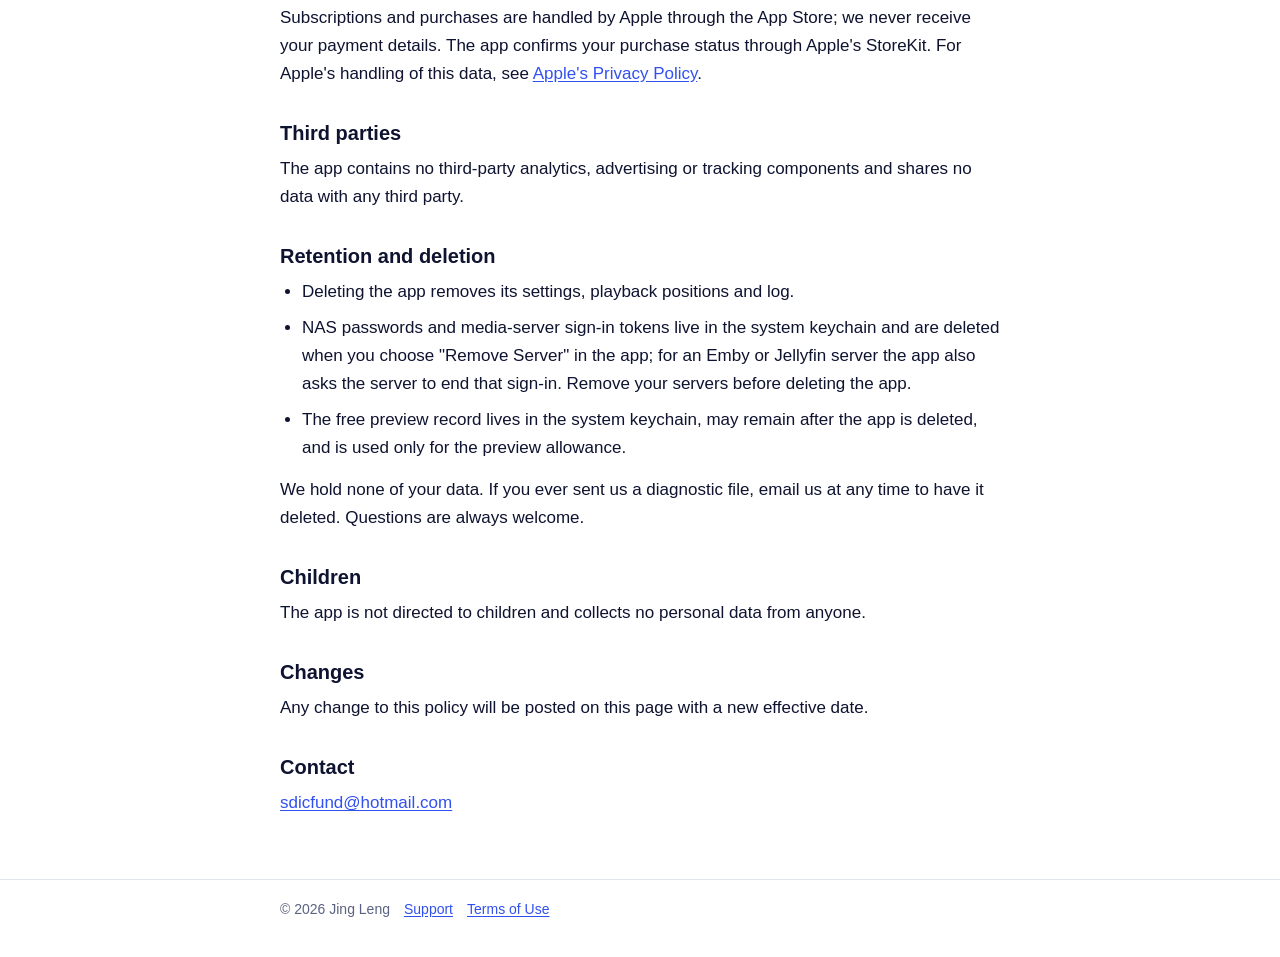
==== commit d6d28d11: "Privacy policy for 1.0.2: WebDAV, Emby and Jellyfin servers, sign-in tokens, the 2-minute preview Wh" ====
--- a/privacy/index.html
+++ b/privacy/index.html
@@ -25,21 +25,21 @@
   <main class="wrap">
     <article data-l="zh" lang="zh-Hans">
       <h1>Hoho 3D 播放器隐私政策</h1>
-      <p class="meta">生效日期：2026 年 9 月 30 日<br>提供者：Jing Leng（Hoho 3D 播放器开发者）<br>联系方式：<a href="mailto:sdicfund@hotmail.com">sdicfund@hotmail.com</a></p>
+      <p class="meta">生效日期：2026 年 10 月 6 日<br>提供者：Jing Leng（Hoho 3D 播放器开发者）<br>联系方式：<a href="mailto:sdicfund@hotmail.com">sdicfund@hotmail.com</a></p>
 
       <h2>概要</h2>
-      <p class="summary">Hoho 3D 播放器不收集你的任何个人数据。App 没有账号，没有广告，没有统计或跟踪，开发者也没有接收数据的服务器。App 使用的数据都留在你的设备上，除非你自己主动分享，例如用「共享文件」分享一个视频，或分享诊断文件。</p>
+      <p class="summary">Hoho 3D 播放器不收集你的任何个人数据。App 不需要注册账号，没有广告，没有统计或跟踪，开发者也没有接收数据的服务器。App 使用的数据都留在你的设备上，除非你自己主动分享，例如用「共享文件」分享一个视频，或分享诊断文件。</p>
 
       <h2>App 在你的设备上使用的数据</h2>
       <ul>
         <li><strong>照片图库：</strong>经你授权后以只读方式读取照片和视频（包括空间照片和空间视频），用于显示和播放，不会修改或上传。</li>
         <li><strong>你选择的文件和文件夹：</strong>只访问你主动选择的位置。</li>
-        <li><strong>NAS 与局域网：</strong>App 只登录你选择的服务器（SMB），并直接在你的设备和 NAS 之间传输视频。服务器地址和用户名保存在 App 的设置中，密码保存在系统钥匙串中，都只在本机。</li>
+        <li><strong>NAS 和媒体服务器：</strong>App 只登录你选择的服务器：SMB，1.0.2 起还有 WebDAV 和你自己的 Emby、Jellyfin 服务器。视频直接在你的设备和服务器之间传输。服务器地址和用户名保存在 App 的设置中，密码保存在系统钥匙串中，都只在本机；Emby、Jellyfin 不保存密码，只保存登录后服务器发给这台设备的令牌，也在系统钥匙串中。连接是否加密由你在添加服务器时选择；没有加密（HTTP）时，账号和视频在你的网络上以明文传输，App 会在表单里说明。</li>
         <li><strong>查找网络服务器：</strong>只有在你点「查找网络服务器」时，App 才会在局域网里寻找文件服务器：接收 Bonjour 广播，短暂检查局域网内的地址是否提供文件共享（445 端口），并通过你网络的 DNS 查询有回应的服务器的名称。这些信息都不会发送给我们。</li>
         <li><strong>首页的联系方式：</strong>首页底部的交流群联系方式来自本网站上的一个公开小文件（contact.json）。App 在显示首页时读取它，每隔几小时最多一次；本网站打不开时，改从 jsDelivr 镜像读取同一个文件。读取时不会发送任何关于你的信息；和打开任何网页一样，托管网站的服务商（GitHub、jsDelivr）会看到你的网络地址。</li>
         <li><strong>AI 3D：</strong>完全在设备上运行，使用 App 自带的模型，画面不会离开你的设备。</li>
         <li><strong>设置和播放进度：</strong>例如续播位置，保存在本机。</li>
-        <li><strong>免费试看记录：</strong>为了保证每个视频 10 秒免费试看的公平，App 会在本机的系统钥匙串中保存一份很小的记录：试看过的文件的哈希标识和已用的试看秒数。它不会离开设备，删除 App 后可能仍会保留。</li>
+        <li><strong>免费试看记录：</strong>为了保证每个视频免费试看（1.0.2 起是 2 分钟，之前是 10 秒）的公平，App 会在本机的系统钥匙串中保存一份很小的记录：试看过的文件的哈希标识和已用的试看秒数。它不会离开设备，删除 App 后可能仍会保留。</li>
         <li><strong>技术日志：</strong>为了排查问题，App 在本机保存一份运行日志，记录 App 和系统版本、语言和地区、你使用的界面和按钮、播放事件和错误，以及它们发生的时间；视频和服务器只以简短的哈希标识出现，不记录名称或地址，但系统报告的错误信息偶尔可能包含文件或文件夹名称。日志保存在 App 的私有存储中，不参与设备备份，也不会自动发送。只有当你在「设置 &gt; 诊断」中点「准备导出诊断文件」，再点「分享诊断文件」时，由你决定发给谁，例如发到我们的支持邮箱；我们只用它来处理你的问题。</li>
       </ul>
 
@@ -52,7 +52,7 @@
       <h2>数据保留与删除</h2>
       <ul>
         <li>删除 App 会移除它保存的设置、播放进度和日志。</li>
-        <li>NAS 密码保存在系统钥匙串中，在 App 中「移除服务器」时会一并删除。如果要删除 App，建议先移除服务器。</li>
+        <li>NAS 密码和媒体服务器的登录令牌保存在系统钥匙串中，在 App 中「移除服务器」时会一并删除；移除 Emby、Jellyfin 服务器时，App 还会通知服务器注销这次登录。如果要删除 App，建议先移除服务器。</li>
         <li>免费试看记录保存在系统钥匙串中，删除 App 后可能仍会保留，只用于试看额度。</li>
       </ul>
       <p>我们不持有你的任何数据。如果你曾把诊断文件发给我们，可以随时发邮件要求删除。如有疑问，欢迎联系我们。</p>
@@ -69,21 +69,21 @@
 
     <article data-l="en" lang="en">
       <h1>Hoho 3D Player Privacy Policy</h1>
-      <p class="meta">Effective date: September 30, 2026<br>Provider: Jing Leng, developer of Hoho 3D Player<br>Contact: <a href="mailto:sdicfund@hotmail.com">sdicfund@hotmail.com</a></p>
+      <p class="meta">Effective date: October 6, 2026<br>Provider: Jing Leng, developer of Hoho 3D Player<br>Contact: <a href="mailto:sdicfund@hotmail.com">sdicfund@hotmail.com</a></p>
 
       <h2>Summary</h2>
-      <p class="summary">Hoho 3D Player collects none of your personal data. There is no account, no advertising, no analytics or tracking, and no developer server that receives data. What the app uses stays on your device unless you share it yourself, for example a video with Share File, or a diagnostic file.</p>
+      <p class="summary">Hoho 3D Player collects none of your personal data. There is no account to create, no advertising, no analytics or tracking, and no developer server that receives data. What the app uses stays on your device unless you share it yourself, for example a video with Share File, or a diagnostic file.</p>
 
       <h2>Data the app uses on your device</h2>
       <ul>
         <li><strong>Photos library:</strong> with your permission, photos and videos (including spatial photos and videos) are read, never modified or uploaded, to show and play them.</li>
         <li><strong>Files and folders you choose:</strong> only the locations you select.</li>
-        <li><strong>NAS and local network:</strong> the app signs in only to servers you choose (SMB), and video streams directly between your device and your NAS. Server addresses and user names are saved in the app's settings and passwords in the system keychain, all on your device.</li>
+        <li><strong>NAS and media servers:</strong> the app signs in only to servers you choose: SMB and, from version 1.0.2, WebDAV and your own Emby or Jellyfin server. Video streams directly between your device and your server. Server addresses and user names are saved in the app's settings and passwords in the system keychain, all on your device; for Emby and Jellyfin no password is kept, only the token the server issues to this device when you sign in, also in the system keychain. Whether a connection is encrypted is your choice when you add a server; without encryption (HTTP) your account and your videos cross your network unprotected, and the form says so.</li>
         <li><strong>Find Network Servers:</strong> only when you tap Find Network Servers, the app looks for file servers on your local network: it listens for Bonjour announcements, briefly checks addresses on your local network for file sharing (port 445), and looks up the names of servers that answer through your network's DNS. None of this is sent to us.</li>
         <li><strong>Contact line on the home page:</strong> the community contact details at the bottom of the home page come from a small public file on this website (contact.json). The app reads it when the home page shows, at most every few hours; if this website can't be reached, it reads the same file from the jsDelivr mirror. Nothing about you is sent; as with opening any web page, the hosting services (GitHub, jsDelivr) see your network address.</li>
         <li><strong>AI 3D:</strong> runs entirely on your device with models included in the app; no frame leaves your device.</li>
         <li><strong>Settings and playback positions:</strong> for example where to resume, kept on your device.</li>
-        <li><strong>Free preview record:</strong> to keep the free 10-second preview per video fair, the app keeps a small record in the system keychain on this device: hashed identifiers of the files you previewed and the preview seconds used. It never leaves the device and may remain after you delete the app.</li>
+        <li><strong>Free preview record:</strong> to keep the free preview per video (2 minutes from version 1.0.2, 10 seconds before) fair, the app keeps a small record in the system keychain on this device: hashed identifiers of the files you previewed and the preview seconds used. It never leaves the device and may remain after you delete the app.</li>
         <li><strong>Technical log:</strong> to help troubleshoot, the app keeps a log on your device with the app and system versions, language and region, the screens and controls you use, playback events and errors, with their times; videos and servers appear only as short hashed identifiers, never as names or addresses, although error messages reported by the system can occasionally include a file or folder name. The log is kept in the app's private storage, excluded from device backups, and never sent automatically. Only if you choose Settings &gt; Diagnostics &gt; Prepare diagnostic export and then Share diagnostic file do you decide where it goes, for example to our support email; we use it only to answer your request.</li>
       </ul>
 
@@ -96,7 +96,7 @@
       <h2>Retention and deletion</h2>
       <ul>
         <li>Deleting the app removes its settings, playback positions and log.</li>
-        <li>NAS passwords live in the system keychain and are deleted when you choose "Remove Server" in the app. Remove your servers before deleting the app.</li>
+        <li>NAS passwords and media-server sign-in tokens live in the system keychain and are deleted when you choose "Remove Server" in the app; for an Emby or Jellyfin server the app also asks the server to end that sign-in. Remove your servers before deleting the app.</li>
         <li>The free preview record lives in the system keychain, may remain after the app is deleted, and is used only for the preview allowance.</li>
       </ul>
       <p>We hold none of your data. If you ever sent us a diagnostic file, email us at any time to have it deleted. Questions are always welcome.</p>
